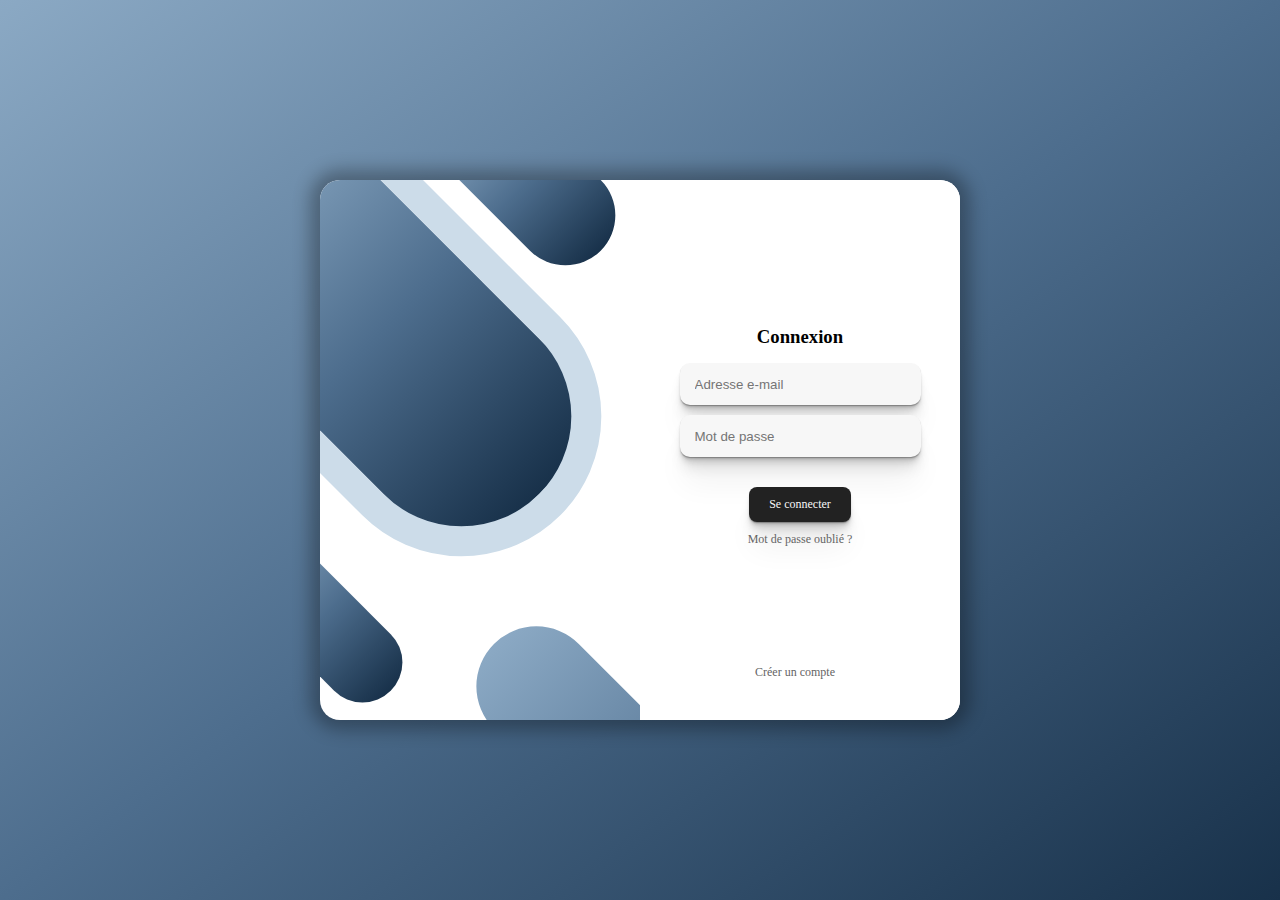
==== connexion.html @ 700778f6 "Add files via upload" ====
<!DOCTYPE html>
<html lang="fr">

<head>
    <meta charset="UTF-8">
    <meta http-equiv="X-UA-Compatible" content="IE=edge">
    <meta name="viewport" content="width=device-width, initial-scale=1.0">
    <title>Arya | Page de connexion</title>
    <link rel="stylesheet" href="connexion.css">
    <link rel="apple-touch-icon" sizes="180x180" href="img/apple-touch-icon.png">
    <link rel="icon" type="image/png" sizes="32x32" href="img/favicon-32x32.png">
    <link rel="icon" type="image/png" sizes="16x16" href="img/favicon-16x16.png">
    <link rel="manifest" href="img/site.webmanifest">
    <script defer src="animation.js"></script>
</head>

<body>
    <div class="element">
        <div class="container">
            <div class="design">
                <div class="pill-1 rotate-45"></div>
                <div class="pill-2 rotate-45"></div>
                <div class="pill-3 rotate-45"></div>
                <div class="pill-4 rotate-45"></div>
            </div>
            <div class="login">
    
                <h3 class="title">Connexion</h3>
                <input type="email" id="username" name="username" required placeholder="Adresse e-mail" class="text-input">
                <input type="password" id="password" name="password" required placeholder="Mot de passe" class="text-input">
    
                <div class="bouton1">
                    <div class="bouton2">
                        <a type="button" onclick="login()" style="color: #f7f7f7;">Se connecter</a>
                    </div>
                </div>
                <a href="#" class="forgot">Mot de passe oublié ?</a>
                <div class="create">
                    <a href="noueaucompte.html">Créer un compte</a>
                    <i class="ri-arrow-right-fill"></i>
                </div>
    
                <form id="loginForm">
    
                </form>
    
                <p id="loginStatus"></p>
    
                <script src="app.js"></script>
            </div>
        </div>
    </div>
</body>

</html>
---- connexion.css ----
@font-face {
    font-family: 'arial_rounded_mtregular';
    src: url('police/arial_rounded_mt_regular-webfont.woff2') format('woff2'),
        url('police/arial_rounded_mt_regular-webfont.woff') format('woff');
    font-weight: normal;
    font-style: normal;
}

@font-face {
    font-family: 'alexanaregular';
    src: url('police/alexana-webfont.woff2') format('woff2'),
        url('police/alexana-webfont.woff') format('woff');
    font-weight: normal;
    font-style: normal;

}

html, body {
    margin: 0;
    padding: 0;
}

body {
    font-family: 'arial_rounded_mtregular';
    height: 100vh;
    display: flex;
    justify-content: center;
    align-items: center;
    background: linear-gradient(to bottom right, #8BA9C4, #4D6D8D, #18314A);
}

.container {
    width: 50vw;
    height: 60vh;
    display: grid;
    grid-template-columns: 100%;
    grid-template-areas: "login";
    box-shadow: 0 0 17px 10px rgb(0 0 0 / 30%);
    border-radius: 20px;
    background: white;
    overflow: hidden;
}

.design {
    grid-area: design;
    display: none;
    position: relative;
}

.rotate-45 {
    transform: rotate(-45deg);
}

.design .pill-1 {
    bottom: 0;
    left: -40px;
    position: absolute;
    width: 80px;
    height: 200px;
    background: linear-gradient(#8BA9C4, #4D6D8D, #18314A);
    border-radius: 40px;
}

.design .pill-2 {
    top: -100px;
    left: -80px;
    position: absolute;
    height: 450px;
    width: 220px;
    background: linear-gradient(#8BA9C4, #4D6D8D, #18314A);
    border-radius: 200px;
    border: 30px solid #ccdce9;
}

.design .pill-3 {
    top: -100px;
    left: 160px;
    position: absolute;
    height: 200px;
    width: 100px;
    background: linear-gradient(#8BA9C4, #4D6D8D, #18314A);
    border-radius: 70px;
}

.design .pill-4 {
    bottom: -180px;
    left: 220px;
    position: absolute;
    height: 300px;
    width: 120px;
    background: linear-gradient(#8BA9C4, #4D6D8D);
    border-radius: 70px;
}

.login {
    grid-area: login;
    display: flex;
    flex-direction: column;
    align-items: center;
    justify-content: center;
    position: relative;
    background: white;
}

.login h3.title {
    margin: 15px 0;
}

.text-input {
    width: 70%;
    height: 40px;
    margin-bottom: 10px;
    display: flex;
    padding-left: 15px;
    background-color: #f7f7f7;
    border: none;
    border-radius: 10px;
    box-shadow: rgba(0, 0, 0, 0.15) 0px 0.706592px 0.706592px -0.625px, rgba(0, 0, 0, 0.145) 0px 1.806562px 1.806562px -1.25px, rgba(0, 0, 0, 0.137) 0px 3.621759px 3.621759px -1.875px, rgba(0, 0, 0, 0.125) 0px 6.8656px 6.8656px -2.5px, rgba(0, 0, 0, 0.106) 0px 13.646761px 13.646761px -3.125px, rgba(0, 0, 0, 0.05) 0px 30px 30px -3.75px;
}

.login-btn {
    width: 68%;
    padding: 10px;
    color: white;
    background: linear-gradient(to right, #8BA9C4, #4D6D8D, #18314A);
    border: none;
    border-radius: 20px;
    cursor: pointer;
    margin-top: 10px;
}

a {
    font-size: 12px;
    color: #9a9a9a;
    cursor: pointer;
    user-select: none;
    text-decoration: none;
}

.create {
    display: flex;
    align-items: center;
    position: absolute;
    bottom: 30px;
}

.create i {
    color: #9a9a9a;
    margin-left: 10px;
}

@media (min-width: 768px) {
    .container {
        grid-template-columns: 50% 50%;
        grid-template-areas: "design login";
    }

    .design {
        display: block;
    }
}

.bouton1 {
    margin-top: 20px;
    background-color: rgb(34, 34, 34);
    border-radius: 8px;
    box-shadow: rgba(0, 0, 0, 0.15) 0px 0.706592px 0.706592px -0.625px, rgba(0, 0, 0, 0.145) 0px 1.806562px 1.806562px -1.25px, rgba(0, 0, 0, 0.137) 0px 3.621759px 3.621759px -1.875px, rgba(0, 0, 0, 0.125) 0px 6.8656px 6.8656px -2.5px, rgba(0, 0, 0, 0.106) 0px 13.646761px 13.646761px -3.125px, rgba(0, 0, 0, 0.05) 0px 30px 30px -3.75px;
    opacity: 1;
}

.bouton2 {
    outline: currentcolor;
    display: flex;
    flex-direction: column;
    justify-content: flex-start;
    flex-shrink: 0;
    --extracted-r6o4lv: #f7f7f7;
    --framer-link-text-color: rgb(0, 153, 255);
    --framer-link-text-decoration: underline;
    --framer-paragraph-spacing: 0px;
    transform: none;
    opacity: 1;
}

a {
    text-decoration: none;
    padding: 10px;
    padding-left: 20px;
    padding-right: 20px;
    color: #646464;
}

.element {
    opacity: 0;
    transform: translateY(20px);
    transition: opacity 0.5s, transform 0.5s;
}
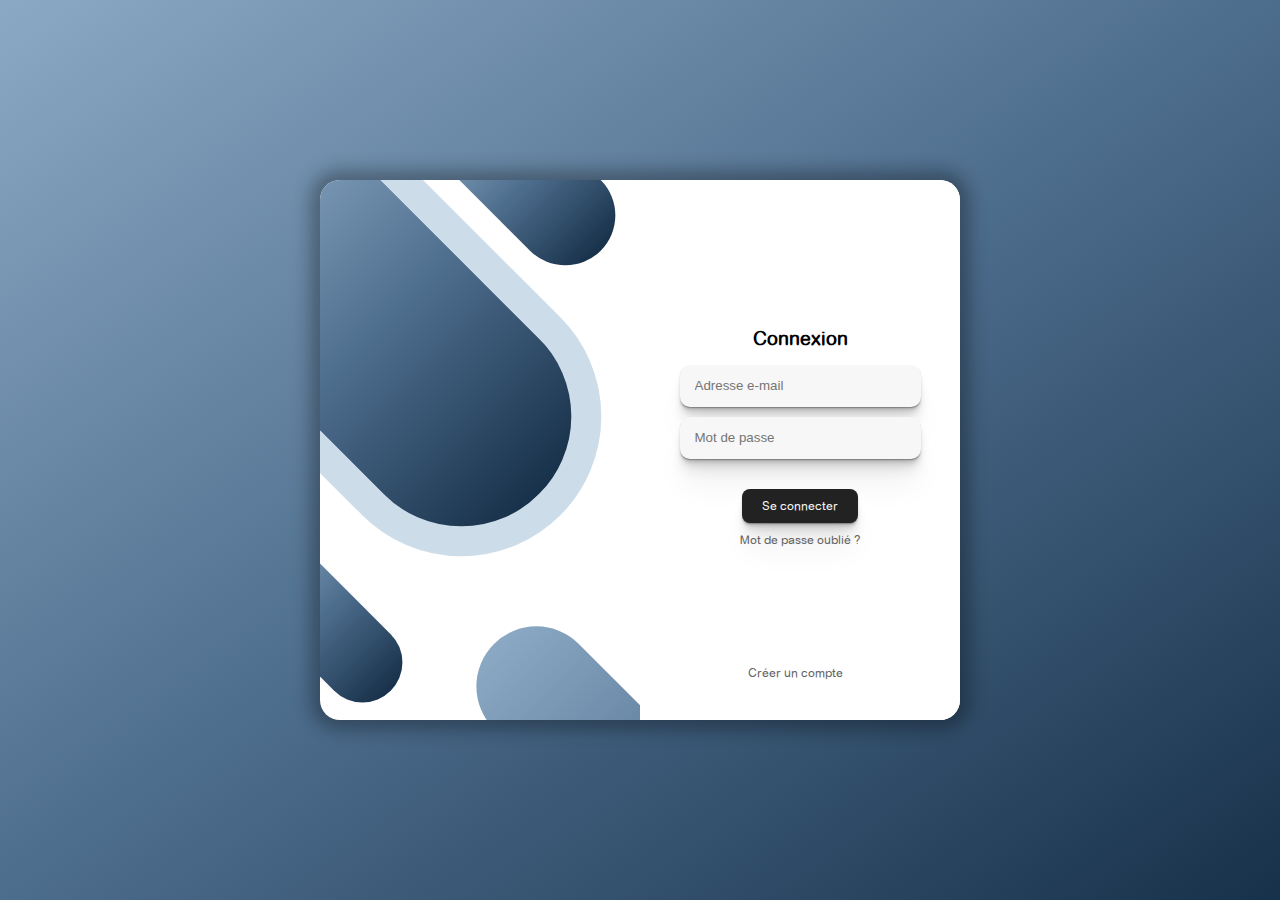
==== commit fea7588d: "Update connexion.html" ====
--- a/connexion.html
+++ b/connexion.html
@@ -50,6 +50,24 @@
             </div>
         </div>
     </div>
+        <script>
+        function test() {
+            fetch('http://192.168.178.27:65432', {
+                method: 'OPTIONS',
+                headers: {
+                    'Content-Type': 'text/plain'
+                }
+            })
+                .then(response => {
+                    console.log('Options response:', response);
+                    return response.text();
+                })
+                .then(data => {
+                    console.log('Options data:', data);
+                })
+                .catch(error => console.error('Erreur lors de la requête OPTIONS:', error));
+        }
+    </script>
 </body>
 
-</html>+</html>
